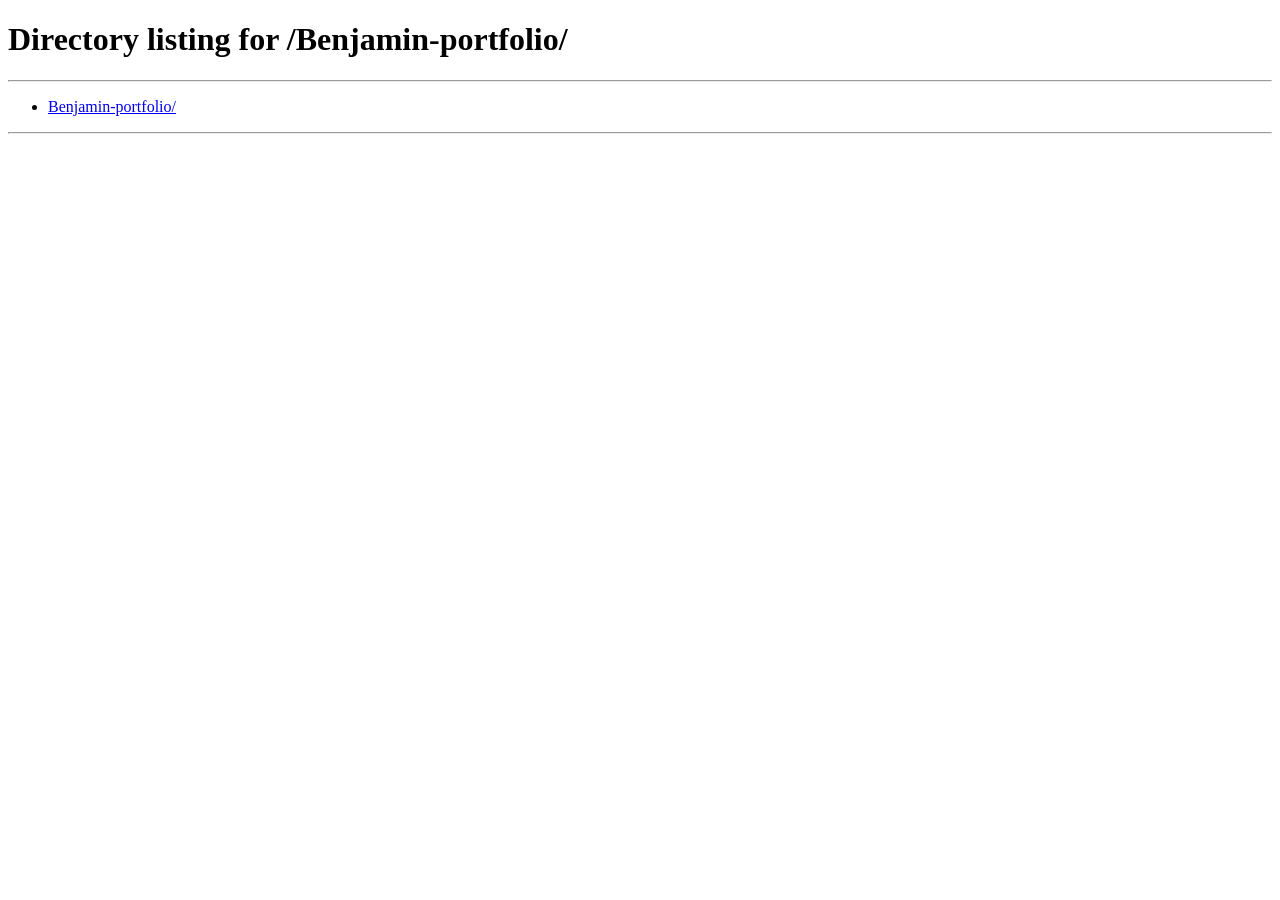
==== index.html @ 266364bf "Create index.html for portfolio redirect" ====
<!DOCTYPE html>
<html>
<head>
    <meta charset="UTF-8">
    <meta http-equiv="refresh" content="0; url=./Benjamin-portfolio/">
    <title>My Portfolio</title>
</head>
<body>
    <p>Redirecting to My Portfolio...</p>
</body>
</html>
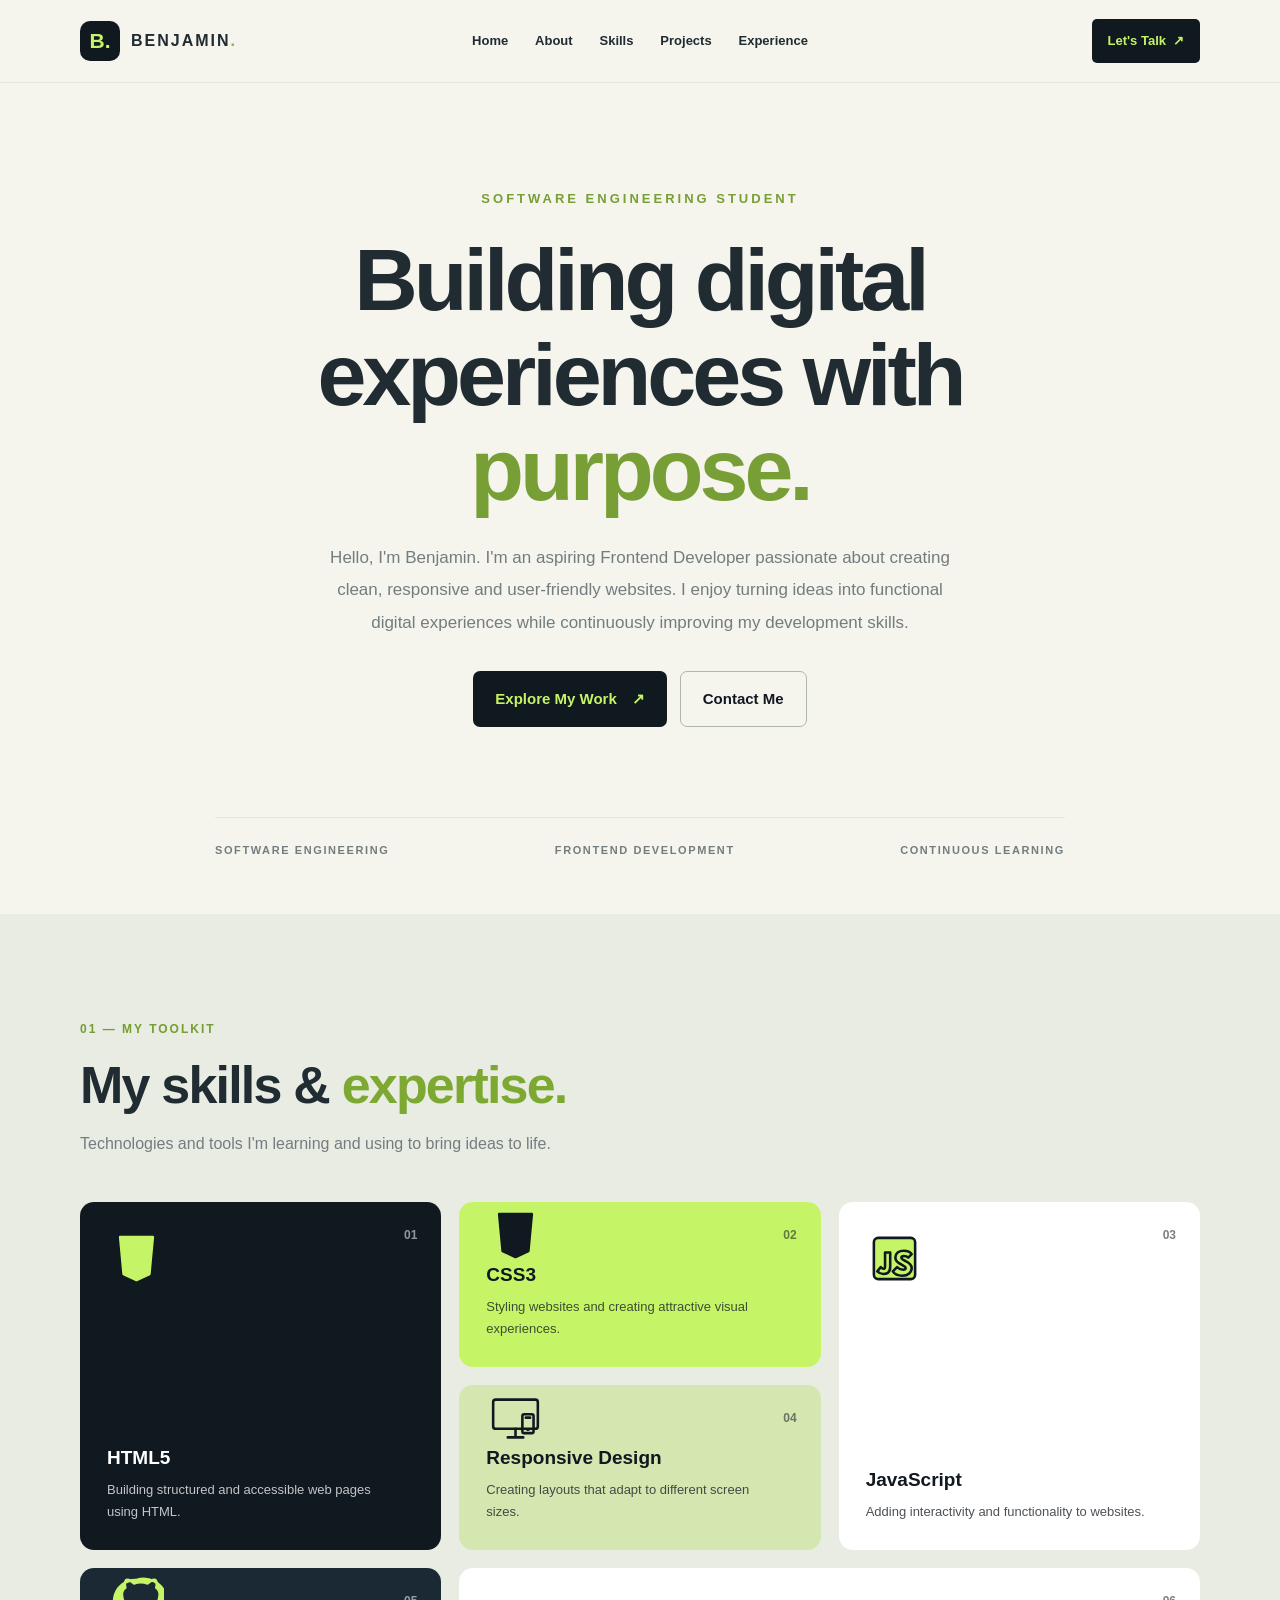
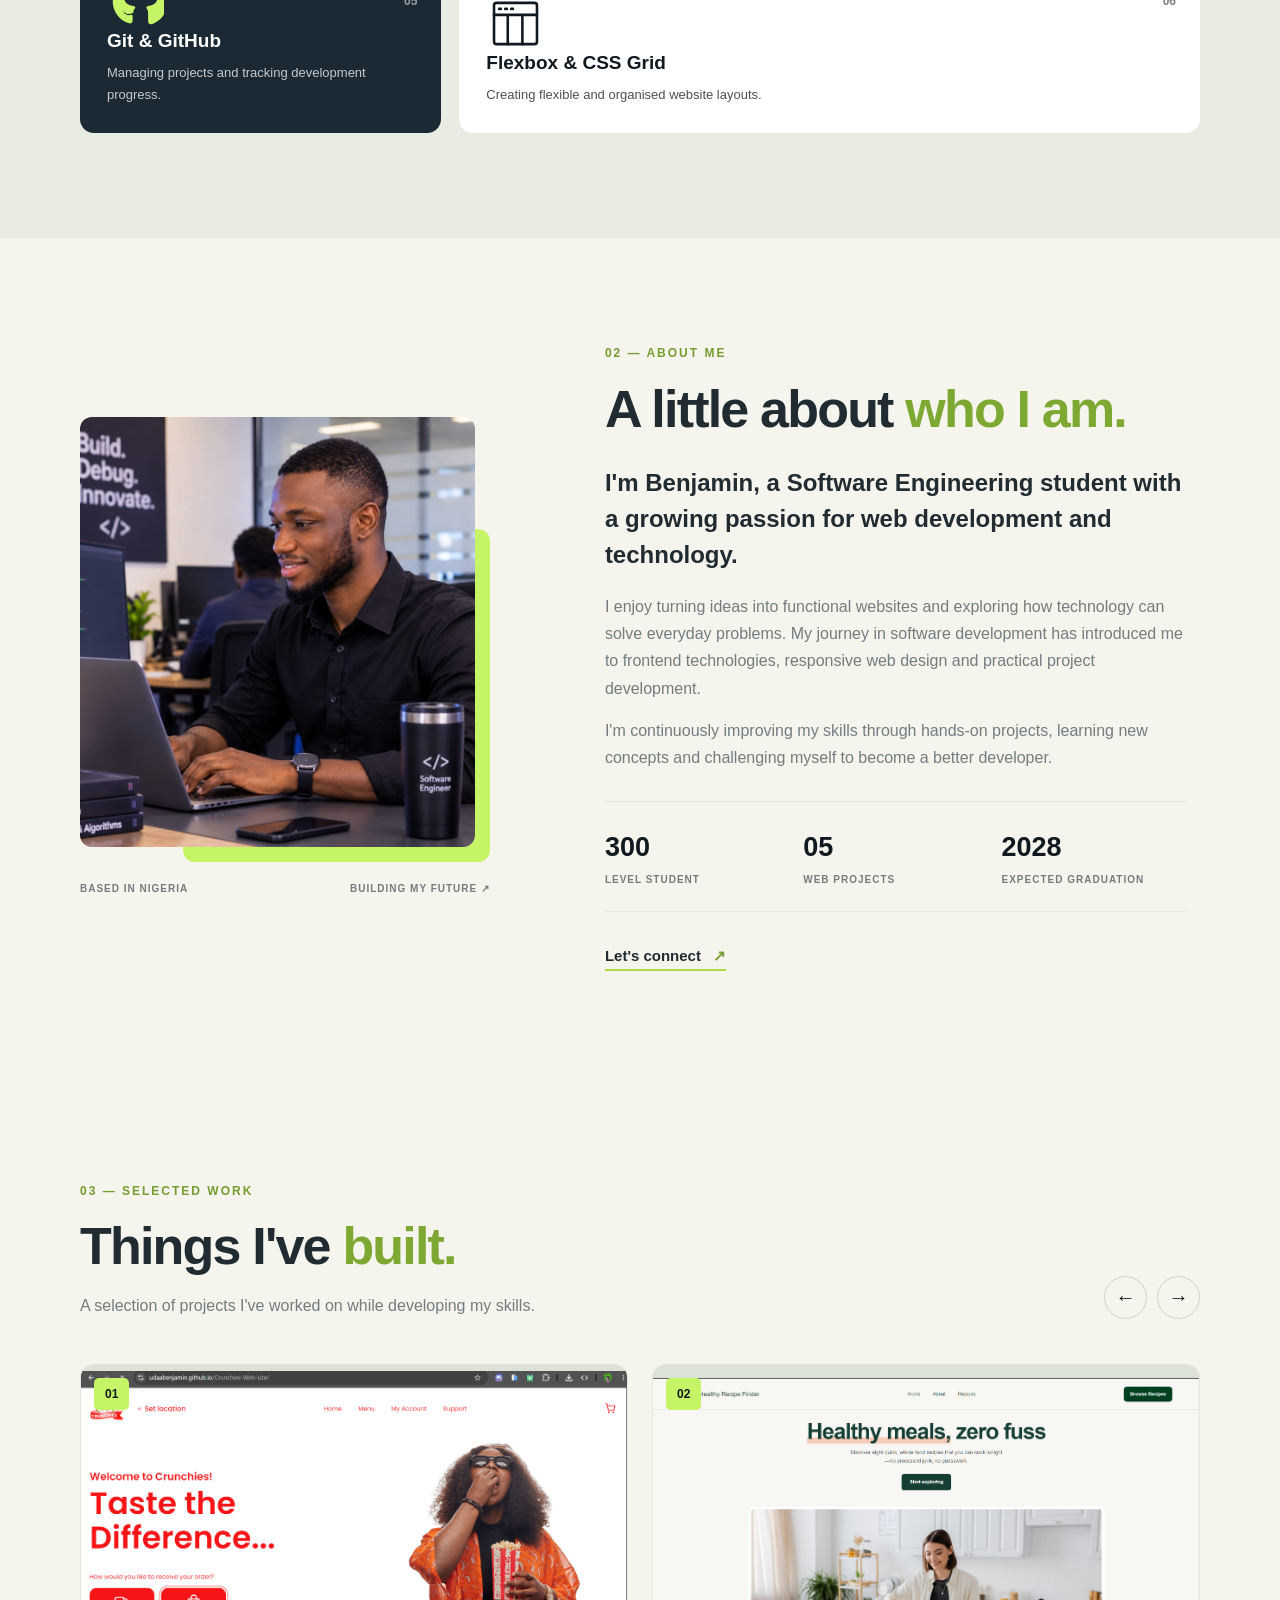
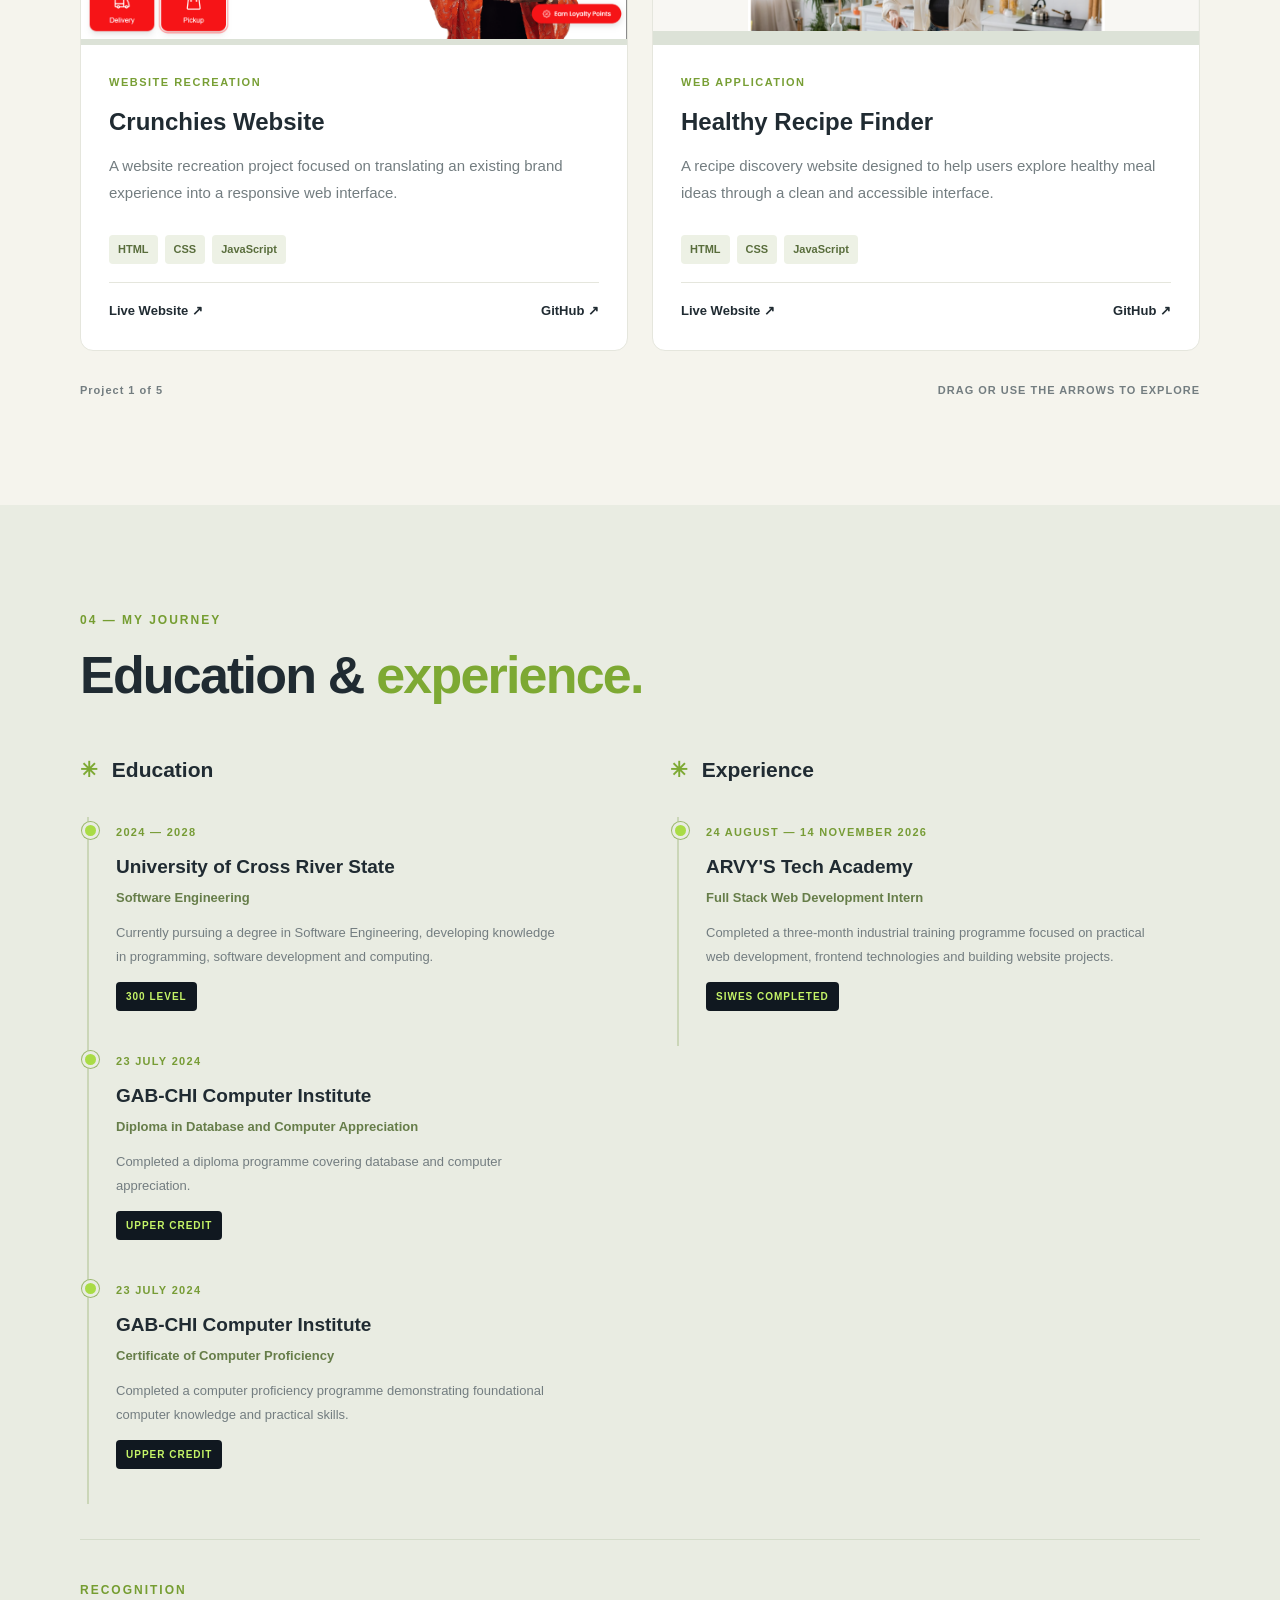
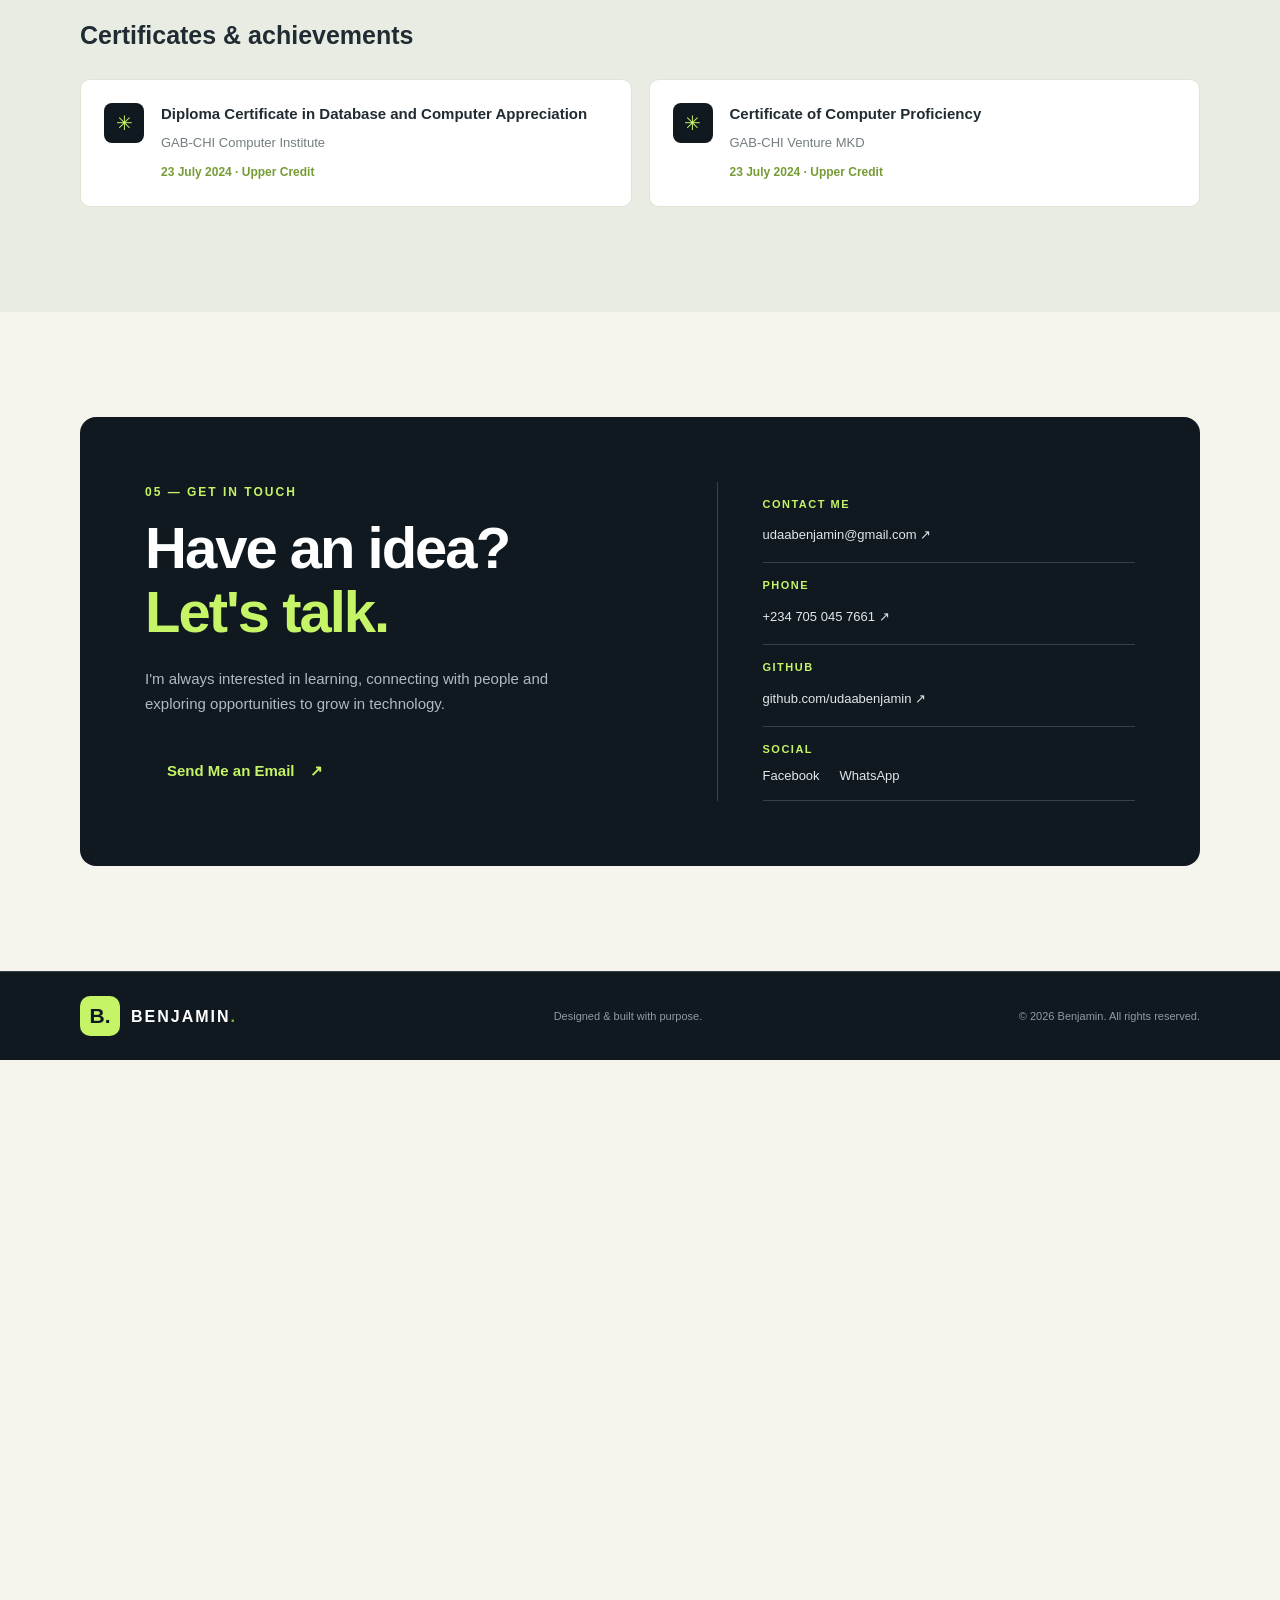
==== commit 33c8ec0f: "Fix redirect URL in index.html" ====
--- a/index.html
+++ b/index.html
@@ -2,7 +2,7 @@
 <html>
 <head>
     <meta charset="UTF-8">
-    <meta http-equiv="refresh" content="0; url=./Benjamin-portfolio/">
+    <meta http-equiv="refresh" content="0; url=./Benjamin-portfolio/Benjamin-portfolio/">
     <title>My Portfolio</title>
 </head>
 <body>
